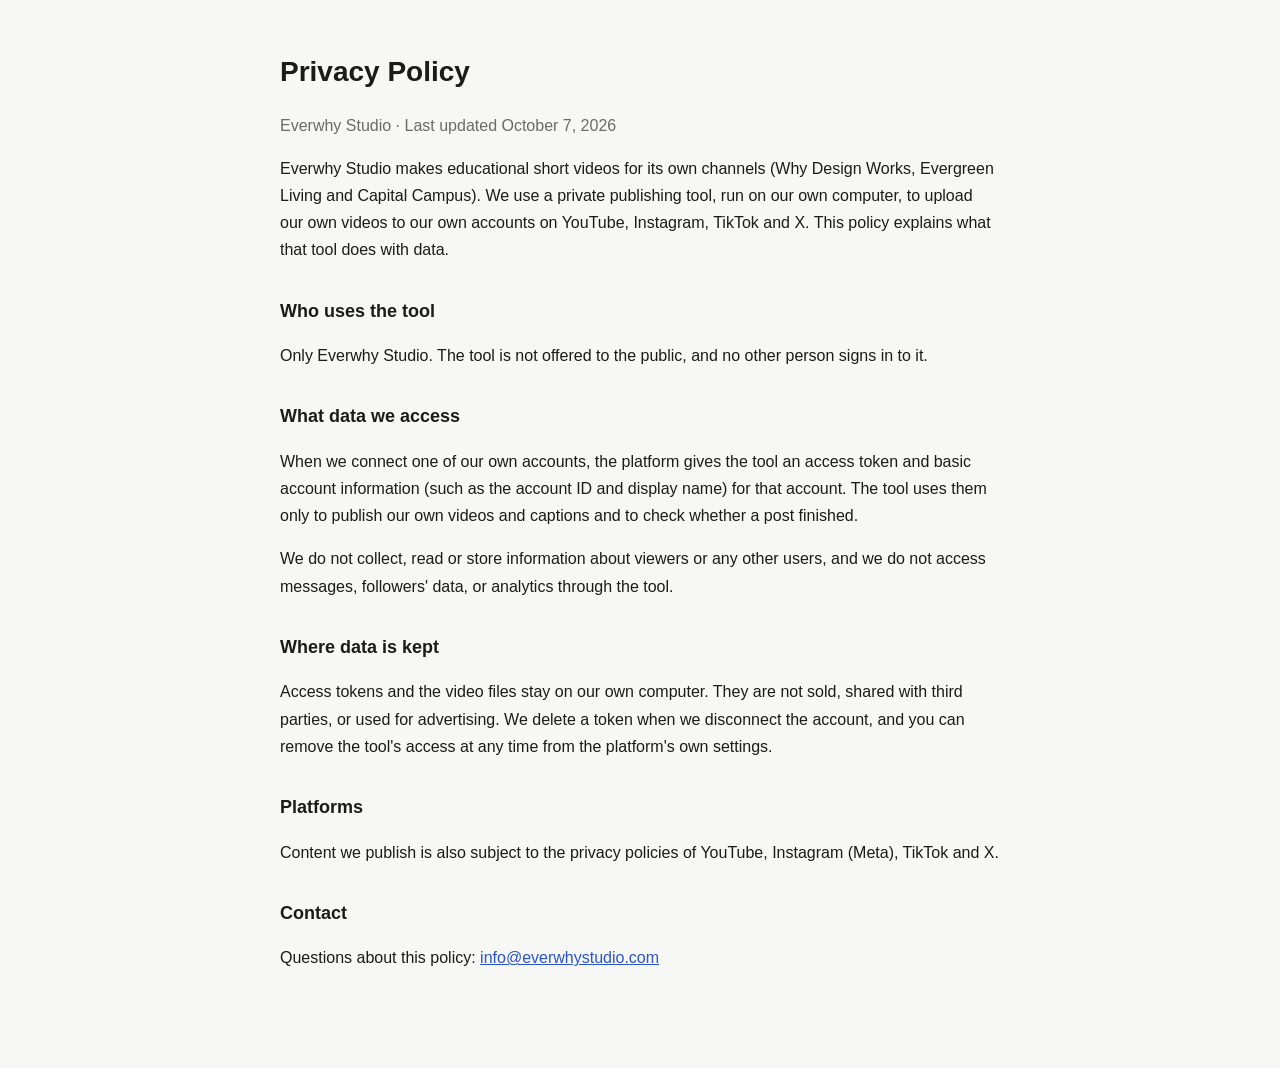
==== privacy.html @ aa3de8dd "Add files via upload" ====
<!doctype html>
<html lang="en">
<head>
<meta charset="utf-8">
<meta name="viewport" content="width=device-width, initial-scale=1">
<title>Privacy Policy · Everwhy Studio</title>
<style>
  body { margin: 0; background: #f7f7f5; color: #1b1b1a; font: 16px/1.7 -apple-system, BlinkMacSystemFont, "Segoe UI", Roboto, sans-serif; }
  main { max-width: 720px; margin: 0 auto; padding: 48px 20px 80px; }
  h1 { font-size: 28px; margin: 0 0 4px; }
  h2 { font-size: 18px; margin: 32px 0 8px; }
  .muted { color: #6b6b64; }
  a { color: #2a55c9; }
</style>
</head>
<body>
<main>
  <h1>Privacy Policy</h1>
  <p class="muted">Everwhy Studio · Last updated October 7, 2026</p>

  <p>Everwhy Studio makes educational short videos for its own channels (Why Design Works, Evergreen Living and Capital Campus). We use a private publishing tool, run on our own computer, to upload our own videos to our own accounts on YouTube, Instagram, TikTok and X. This policy explains what that tool does with data.</p>

  <h2>Who uses the tool</h2>
  <p>Only Everwhy Studio. The tool is not offered to the public, and no other person signs in to it.</p>

  <h2>What data we access</h2>
  <p>When we connect one of our own accounts, the platform gives the tool an access token and basic account information (such as the account ID and display name) for that account. The tool uses them only to publish our own videos and captions and to check whether a post finished.</p>
  <p>We do not collect, read or store information about viewers or any other users, and we do not access messages, followers' data, or analytics through the tool.</p>

  <h2>Where data is kept</h2>
  <p>Access tokens and the video files stay on our own computer. They are not sold, shared with third parties, or used for advertising. We delete a token when we disconnect the account, and you can remove the tool's access at any time from the platform's own settings.</p>

  <h2>Platforms</h2>
  <p>Content we publish is also subject to the privacy policies of YouTube, Instagram (Meta), TikTok and X.</p>

  <h2>Contact</h2>
  <p>Questions about this policy: <a href="mailto:info@everwhystudio.com">info@everwhystudio.com</a></p>
</main>
</body>
</html>
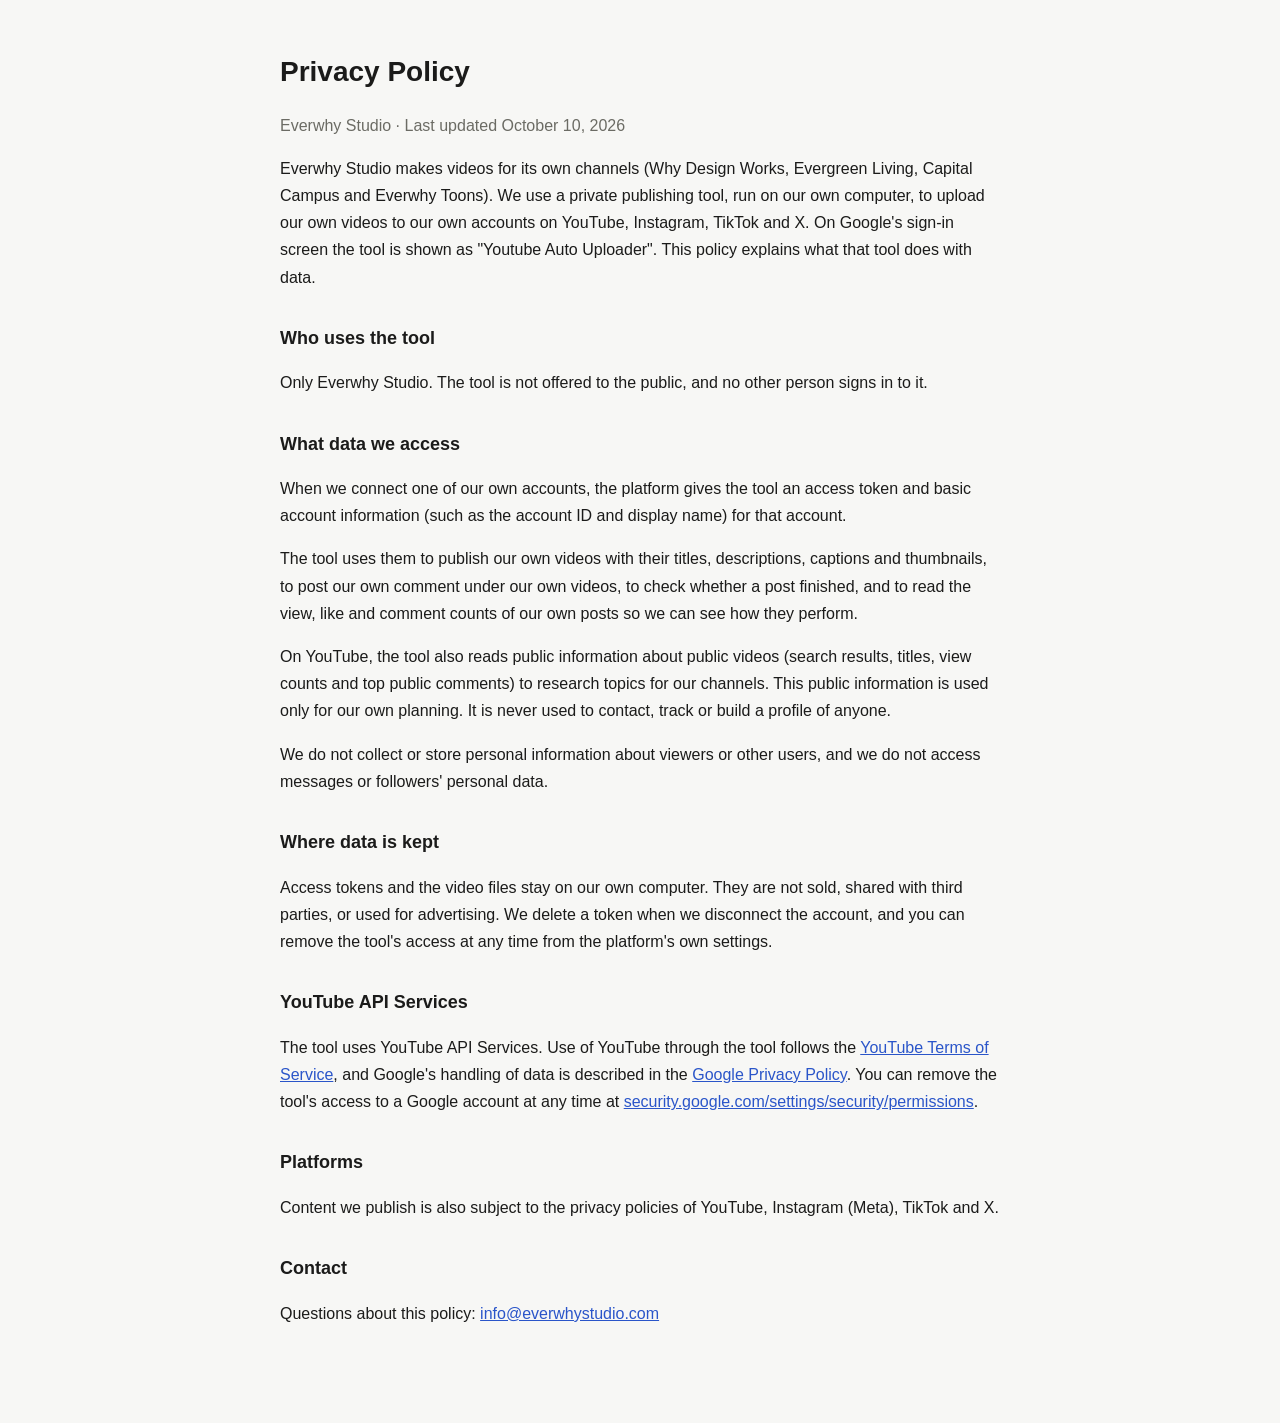
==== commit 0301be87: "Update privacy policy for the Google sign-in screen Name the tool as Google shows it (Youtube Auto U" ====
--- a/privacy.html
+++ b/privacy.html
@@ -1,40 +1,45 @@
-<!doctype html>
-<html lang="en">
-<head>
-<meta charset="utf-8">
-<meta name="viewport" content="width=device-width, initial-scale=1">
-<title>Privacy Policy · Everwhy Studio</title>
-<style>
-  body { margin: 0; background: #f7f7f5; color: #1b1b1a; font: 16px/1.7 -apple-system, BlinkMacSystemFont, "Segoe UI", Roboto, sans-serif; }
-  main { max-width: 720px; margin: 0 auto; padding: 48px 20px 80px; }
-  h1 { font-size: 28px; margin: 0 0 4px; }
-  h2 { font-size: 18px; margin: 32px 0 8px; }
-  .muted { color: #6b6b64; }
-  a { color: #2a55c9; }
-</style>
-</head>
-<body>
-<main>
-  <h1>Privacy Policy</h1>
-  <p class="muted">Everwhy Studio · Last updated October 7, 2026</p>
-
-  <p>Everwhy Studio makes educational short videos for its own channels (Why Design Works, Evergreen Living and Capital Campus). We use a private publishing tool, run on our own computer, to upload our own videos to our own accounts on YouTube, Instagram, TikTok and X. This policy explains what that tool does with data.</p>
-
-  <h2>Who uses the tool</h2>
-  <p>Only Everwhy Studio. The tool is not offered to the public, and no other person signs in to it.</p>
-
-  <h2>What data we access</h2>
-  <p>When we connect one of our own accounts, the platform gives the tool an access token and basic account information (such as the account ID and display name) for that account. The tool uses them only to publish our own videos and captions and to check whether a post finished.</p>
-  <p>We do not collect, read or store information about viewers or any other users, and we do not access messages, followers' data, or analytics through the tool.</p>
-
-  <h2>Where data is kept</h2>
-  <p>Access tokens and the video files stay on our own computer. They are not sold, shared with third parties, or used for advertising. We delete a token when we disconnect the account, and you can remove the tool's access at any time from the platform's own settings.</p>
-
-  <h2>Platforms</h2>
-  <p>Content we publish is also subject to the privacy policies of YouTube, Instagram (Meta), TikTok and X.</p>
-
-  <h2>Contact</h2>
-  <p>Questions about this policy: <a href="mailto:info@everwhystudio.com">info@everwhystudio.com</a></p>
-</main>
-</body>
-</html>
+<!doctype html>
+<html lang="en">
+<head>
+<meta charset="utf-8">
+<meta name="viewport" content="width=device-width, initial-scale=1">
+<title>Privacy Policy · Everwhy Studio</title>
+<style>
+  body { margin: 0; background: #f7f7f5; color: #1b1b1a; font: 16px/1.7 -apple-system, BlinkMacSystemFont, "Segoe UI", Roboto, sans-serif; }
+  main { max-width: 720px; margin: 0 auto; padding: 48px 20px 80px; }
+  h1 { font-size: 28px; margin: 0 0 4px; }
+  h2 { font-size: 18px; margin: 32px 0 8px; }
+  .muted { color: #6b6b64; }
+  a { color: #2a55c9; word-break: break-word; }
+</style>
+</head>
+<body>
+<main>
+  <h1>Privacy Policy</h1>
+  <p class="muted">Everwhy Studio · Last updated October 10, 2026</p>
+
+  <p>Everwhy Studio makes videos for its own channels (Why Design Works, Evergreen Living, Capital Campus and Everwhy Toons). We use a private publishing tool, run on our own computer, to upload our own videos to our own accounts on YouTube, Instagram, TikTok and X. On Google's sign-in screen the tool is shown as "Youtube Auto Uploader". This policy explains what that tool does with data.</p>
+
+  <h2>Who uses the tool</h2>
+  <p>Only Everwhy Studio. The tool is not offered to the public, and no other person signs in to it.</p>
+
+  <h2>What data we access</h2>
+  <p>When we connect one of our own accounts, the platform gives the tool an access token and basic account information (such as the account ID and display name) for that account.</p>
+  <p>The tool uses them to publish our own videos with their titles, descriptions, captions and thumbnails, to post our own comment under our own videos, to check whether a post finished, and to read the view, like and comment counts of our own posts so we can see how they perform.</p>
+  <p>On YouTube, the tool also reads public information about public videos (search results, titles, view counts and top public comments) to research topics for our channels. This public information is used only for our own planning. It is never used to contact, track or build a profile of anyone.</p>
+  <p>We do not collect or store personal information about viewers or other users, and we do not access messages or followers' personal data.</p>
+
+  <h2>Where data is kept</h2>
+  <p>Access tokens and the video files stay on our own computer. They are not sold, shared with third parties, or used for advertising. We delete a token when we disconnect the account, and you can remove the tool's access at any time from the platform's own settings.</p>
+
+  <h2>YouTube API Services</h2>
+  <p>The tool uses YouTube API Services. Use of YouTube through the tool follows the <a href="https://www.youtube.com/t/terms">YouTube Terms of Service</a>, and Google's handling of data is described in the <a href="https://policies.google.com/privacy">Google Privacy Policy</a>. You can remove the tool's access to a Google account at any time at <a href="https://security.google.com/settings/security/permissions">security.google.com/settings/security/permissions</a>.</p>
+
+  <h2>Platforms</h2>
+  <p>Content we publish is also subject to the privacy policies of YouTube, Instagram (Meta), TikTok and X.</p>
+
+  <h2>Contact</h2>
+  <p>Questions about this policy: <a href="mailto:info@everwhystudio.com">info@everwhystudio.com</a></p>
+</main>
+</body>
+</html>
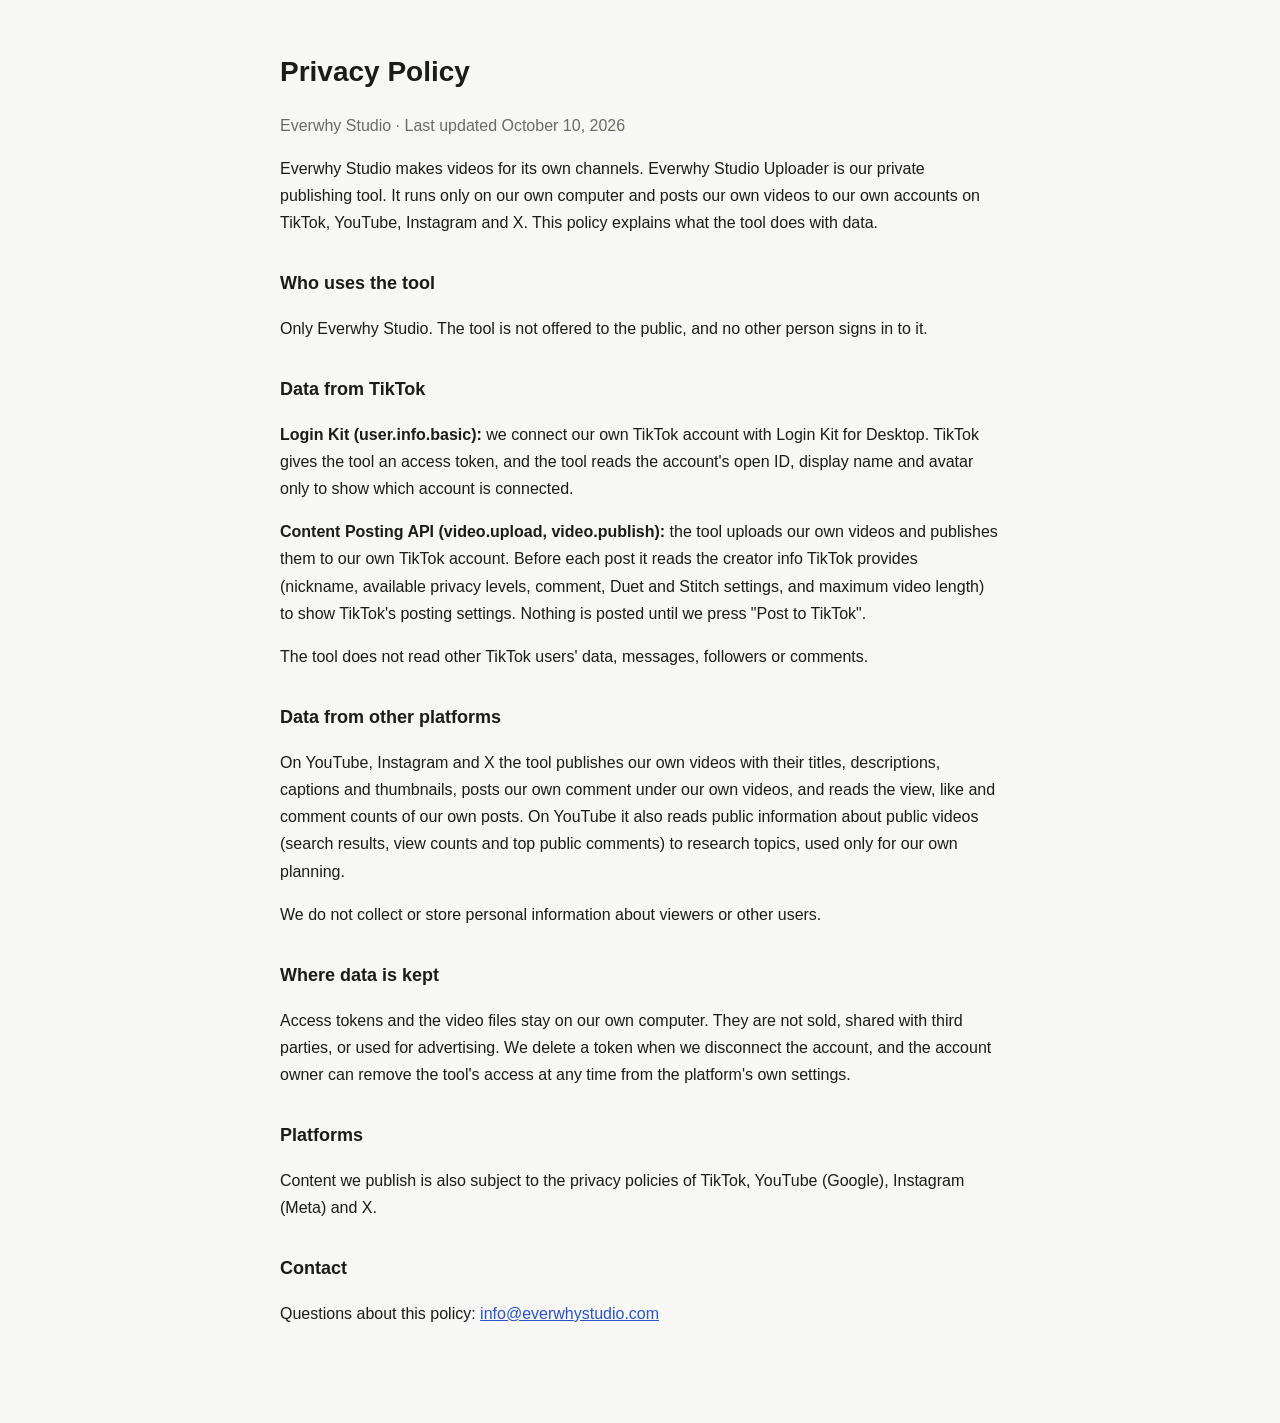
==== commit 1746792c: "Match privacy policy and terms to the TikTok app review Name the app as submitted to TikTok (Everwhy" ====
--- a/privacy.html
+++ b/privacy.html
@@ -18,25 +18,25 @@
   <h1>Privacy Policy</h1>
   <p class="muted">Everwhy Studio · Last updated October 10, 2026</p>
 
-  <p>Everwhy Studio makes videos for its own channels (Why Design Works, Evergreen Living, Capital Campus and Everwhy Toons). We use a private publishing tool, run on our own computer, to upload our own videos to our own accounts on YouTube, Instagram, TikTok and X. On Google's sign-in screen the tool is shown as "Youtube Auto Uploader". This policy explains what that tool does with data.</p>
+  <p>Everwhy Studio makes videos for its own channels. Everwhy Studio Uploader is our private publishing tool. It runs only on our own computer and posts our own videos to our own accounts on TikTok, YouTube, Instagram and X. This policy explains what the tool does with data.</p>
 
   <h2>Who uses the tool</h2>
   <p>Only Everwhy Studio. The tool is not offered to the public, and no other person signs in to it.</p>
 
-  <h2>What data we access</h2>
-  <p>When we connect one of our own accounts, the platform gives the tool an access token and basic account information (such as the account ID and display name) for that account.</p>
-  <p>The tool uses them to publish our own videos with their titles, descriptions, captions and thumbnails, to post our own comment under our own videos, to check whether a post finished, and to read the view, like and comment counts of our own posts so we can see how they perform.</p>
-  <p>On YouTube, the tool also reads public information about public videos (search results, titles, view counts and top public comments) to research topics for our channels. This public information is used only for our own planning. It is never used to contact, track or build a profile of anyone.</p>
-  <p>We do not collect or store personal information about viewers or other users, and we do not access messages or followers' personal data.</p>
+  <h2>Data from TikTok</h2>
+  <p><strong>Login Kit (user.info.basic):</strong> we connect our own TikTok account with Login Kit for Desktop. TikTok gives the tool an access token, and the tool reads the account's open ID, display name and avatar only to show which account is connected.</p>
+  <p><strong>Content Posting API (video.upload, video.publish):</strong> the tool uploads our own videos and publishes them to our own TikTok account. Before each post it reads the creator info TikTok provides (nickname, available privacy levels, comment, Duet and Stitch settings, and maximum video length) to show TikTok's posting settings. Nothing is posted until we press "Post to TikTok".</p>
+  <p>The tool does not read other TikTok users' data, messages, followers or comments.</p>
+
+  <h2>Data from other platforms</h2>
+  <p>On YouTube, Instagram and X the tool publishes our own videos with their titles, descriptions, captions and thumbnails, posts our own comment under our own videos, and reads the view, like and comment counts of our own posts. On YouTube it also reads public information about public videos (search results, view counts and top public comments) to research topics, used only for our own planning.</p>
+  <p>We do not collect or store personal information about viewers or other users.</p>
 
   <h2>Where data is kept</h2>
-  <p>Access tokens and the video files stay on our own computer. They are not sold, shared with third parties, or used for advertising. We delete a token when we disconnect the account, and you can remove the tool's access at any time from the platform's own settings.</p>
-
-  <h2>YouTube API Services</h2>
-  <p>The tool uses YouTube API Services. Use of YouTube through the tool follows the <a href="https://www.youtube.com/t/terms">YouTube Terms of Service</a>, and Google's handling of data is described in the <a href="https://policies.google.com/privacy">Google Privacy Policy</a>. You can remove the tool's access to a Google account at any time at <a href="https://security.google.com/settings/security/permissions">security.google.com/settings/security/permissions</a>.</p>
+  <p>Access tokens and the video files stay on our own computer. They are not sold, shared with third parties, or used for advertising. We delete a token when we disconnect the account, and the account owner can remove the tool's access at any time from the platform's own settings.</p>
 
   <h2>Platforms</h2>
-  <p>Content we publish is also subject to the privacy policies of YouTube, Instagram (Meta), TikTok and X.</p>
+  <p>Content we publish is also subject to the privacy policies of TikTok, YouTube (Google), Instagram (Meta) and X.</p>
 
   <h2>Contact</h2>
   <p>Questions about this policy: <a href="mailto:info@everwhystudio.com">info@everwhystudio.com</a></p>
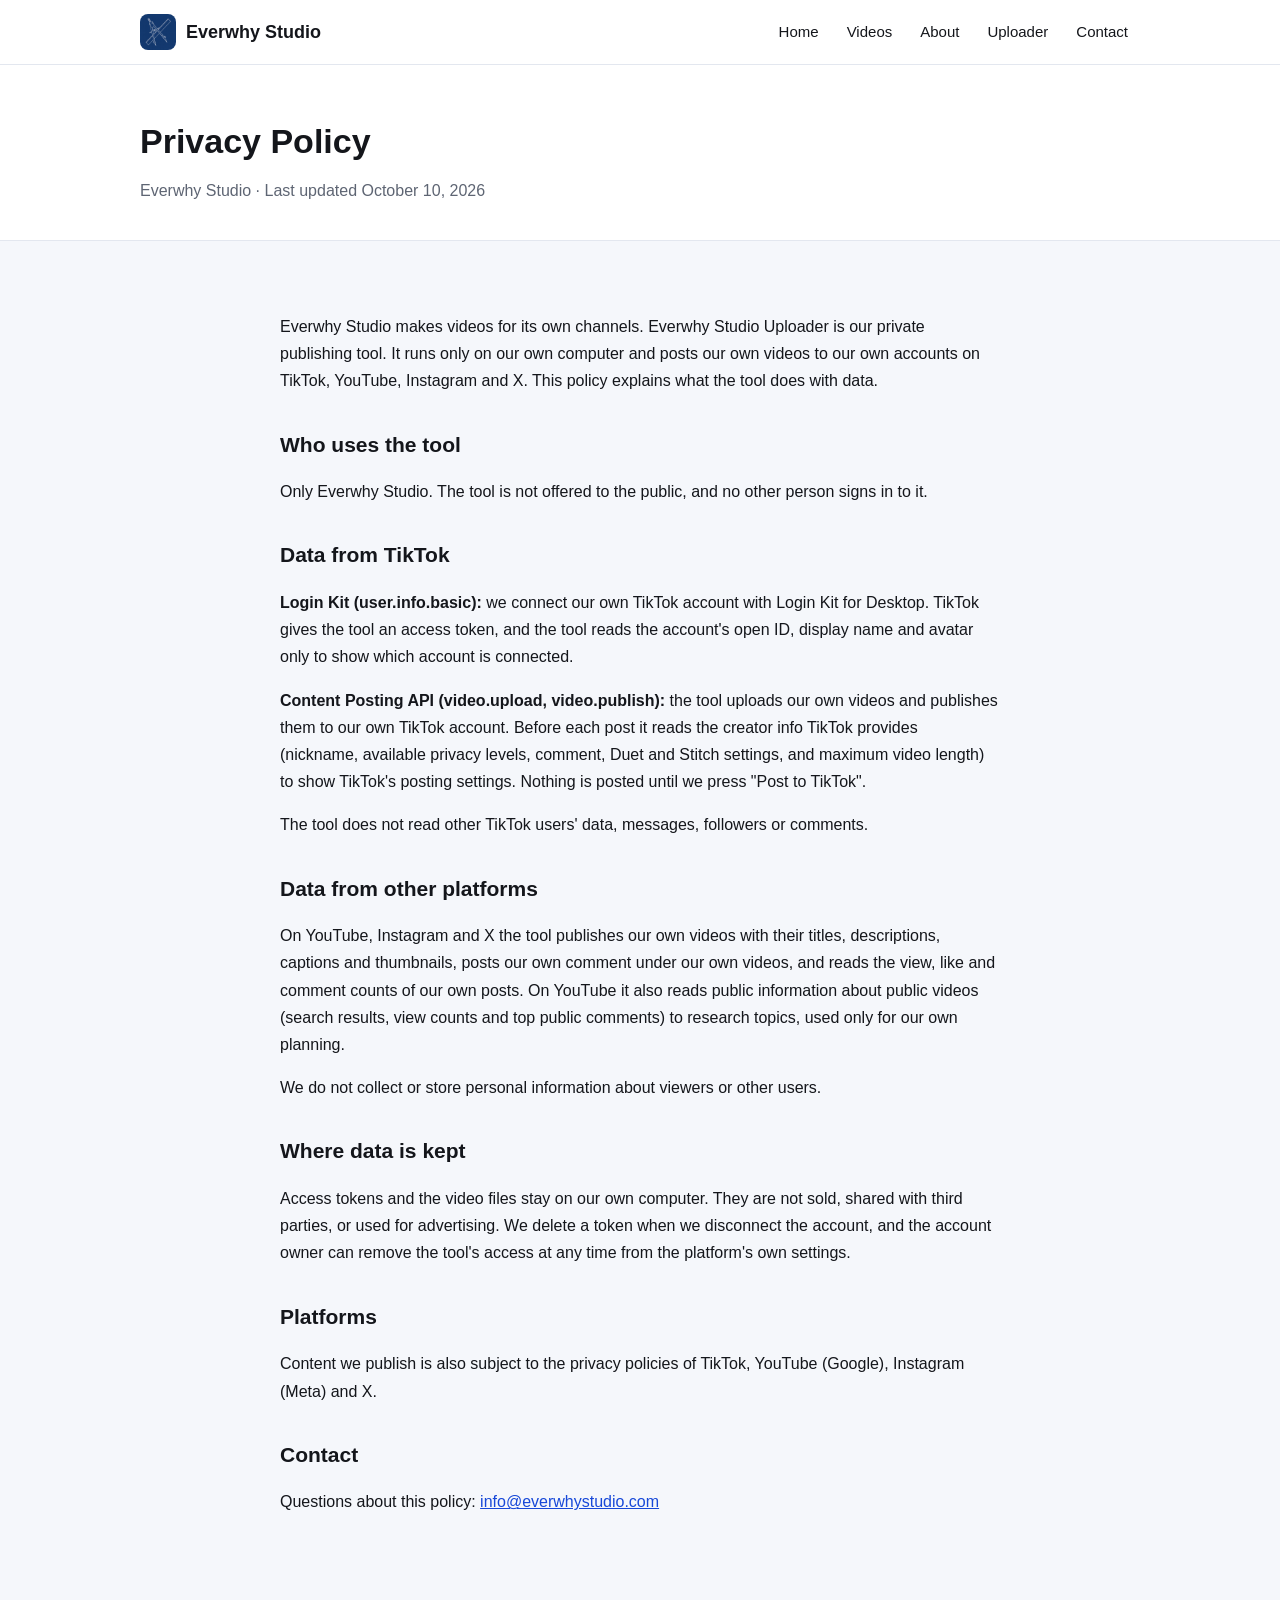
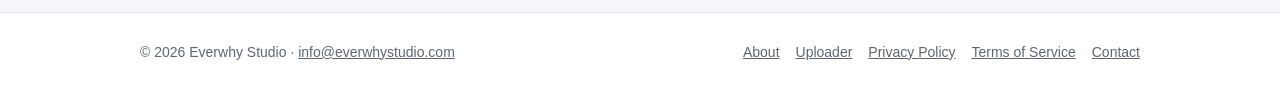
==== commit c66972af: "Build out the studio website and use the app icon as favicon TikTok app review asked for the same ap" ====
--- a/privacy.html
+++ b/privacy.html
@@ -4,21 +4,26 @@
 <meta charset="utf-8">
 <meta name="viewport" content="width=device-width, initial-scale=1">
 <title>Privacy Policy · Everwhy Studio</title>
-<style>
-  body { margin: 0; background: #f7f7f5; color: #1b1b1a; font: 16px/1.7 -apple-system, BlinkMacSystemFont, "Segoe UI", Roboto, sans-serif; }
-  main { max-width: 720px; margin: 0 auto; padding: 48px 20px 80px; }
-  h1 { font-size: 28px; margin: 0 0 4px; }
-  h2 { font-size: 18px; margin: 32px 0 8px; }
-  .muted { color: #6b6b64; }
-  a { color: #2a55c9; word-break: break-word; }
-</style>
+<meta name="description" content="How Everwhy Studio Uploader handles data.">
+<link rel="icon" href="favicon.ico" sizes="any">
+<link rel="icon" type="image/png" sizes="32x32" href="favicon-32.png">
+<link rel="icon" type="image/png" sizes="192x192" href="favicon-192.png">
+<link rel="apple-touch-icon" href="apple-touch-icon.png">
+<meta property="og:title" content="Privacy Policy · Everwhy Studio">
+<meta property="og:description" content="How Everwhy Studio Uploader handles data.">
+<meta property="og:image" content="https://labjm.github.io/everwhystudio/assets/app-icon-1024.png">
+<link rel="stylesheet" href="style.css">
 </head>
 <body>
+<header class="site-head"><div class="wrap">
+  <a class="brand" href="index.html"><img src="favicon-192.png" alt="Everwhy Studio logo" width="36" height="36">Everwhy Studio</a>
+  <nav class="nav" aria-label="Main"><a href="index.html">Home</a><a href="videos.html">Videos</a><a href="about.html">About</a><a href="uploader.html">Uploader</a><a href="contact.html">Contact</a></nav>
+</div></header>
 <main>
-  <h1>Privacy Policy</h1>
-  <p class="muted">Everwhy Studio · Last updated October 10, 2026</p>
 
-  <p>Everwhy Studio makes videos for its own channels. Everwhy Studio Uploader is our private publishing tool. It runs only on our own computer and posts our own videos to our own accounts on TikTok, YouTube, Instagram and X. This policy explains what the tool does with data.</p>
+<section class="page-head"><div class="wrap"><h1>Privacy Policy</h1><p>Everwhy Studio · Last updated October 10, 2026</p></div></section>
+<section class="block"><div class="wrap prose">
+<p>Everwhy Studio makes videos for its own channels. Everwhy Studio Uploader is our private publishing tool. It runs only on our own computer and posts our own videos to our own accounts on TikTok, YouTube, Instagram and X. This policy explains what the tool does with data.</p>
 
   <h2>Who uses the tool</h2>
   <p>Only Everwhy Studio. The tool is not offered to the public, and no other person signs in to it.</p>
@@ -40,6 +45,12 @@
 
   <h2>Contact</h2>
   <p>Questions about this policy: <a href="mailto:info@everwhystudio.com">info@everwhystudio.com</a></p>
+</div></section>
+
 </main>
+<footer class="site-foot"><div class="wrap">
+  <span>&copy; 2026 Everwhy Studio · <a href="mailto:info@everwhystudio.com">info@everwhystudio.com</a></span>
+  <nav aria-label="Footer"><a href="about.html">About</a><a href="uploader.html">Uploader</a><a href="privacy.html">Privacy Policy</a><a href="terms.html">Terms of Service</a><a href="contact.html">Contact</a></nav>
+</div></footer>
 </body>
 </html>
--- a/style.css
+++ b/style.css
@@ -0,0 +1,64 @@
+:root { --blue: #1748D8; --blue-dark: #0B1F66; --ink: #14161B; --muted: #5E6573; --line: #E3E7EF; --paper: #FFFFFF; --bg: #F5F7FB; --yellow: #FFD60A; }
+* { box-sizing: border-box; }
+html { -webkit-text-size-adjust: 100%; }
+body { margin: 0; background: var(--bg); color: var(--ink); font: 16px/1.7 -apple-system, BlinkMacSystemFont, "Segoe UI", Roboto, "Helvetica Neue", Arial, sans-serif; }
+a { color: var(--blue); }
+img { max-width: 100%; display: block; }
+.wrap { max-width: 1040px; margin: 0 auto; padding: 0 20px; }
+.site-head { background: var(--paper); border-bottom: 1px solid var(--line); position: sticky; top: 0; z-index: 10; }
+.site-head .wrap { display: flex; align-items: center; justify-content: space-between; gap: 16px; min-height: 64px; flex-wrap: wrap; }
+.brand { display: flex; align-items: center; gap: 10px; color: var(--ink); text-decoration: none; font-weight: 700; font-size: 18px; }
+.brand img { width: 36px; height: 36px; border-radius: 8px; }
+.nav { display: flex; gap: 4px; flex-wrap: wrap; }
+.nav a { color: var(--ink); text-decoration: none; padding: 8px 12px; border-radius: 8px; font-size: 15px; }
+.nav a:hover, .nav a[aria-current="page"] { background: #EDF2FF; color: var(--blue); }
+.hero { background: linear-gradient(160deg, var(--blue), var(--blue-dark)); color: #fff; position: relative; overflow: hidden; }
+.hero::before { content: ""; position: absolute; inset: 0; background-image: linear-gradient(rgba(255,255,255,.07) 1px, transparent 1px), linear-gradient(90deg, rgba(255,255,255,.07) 1px, transparent 1px); background-size: 40px 40px; }
+.hero .wrap { position: relative; display: grid; grid-template-columns: 1.4fr 1fr; gap: 40px; align-items: center; padding-top: 72px; padding-bottom: 72px; }
+.hero h1 { font-size: 44px; line-height: 1.15; margin: 0 0 16px; }
+.hero p { font-size: 18px; color: #DCE5FF; margin: 0 0 28px; max-width: 34em; }
+.hero .eyebrow { display: inline-block; background: var(--yellow); color: var(--ink); font-weight: 700; font-size: 13px; letter-spacing: .04em; padding: 4px 12px; border-radius: 999px; margin-bottom: 18px; }
+.hero-logo { justify-self: center; width: 260px; border-radius: 28px; box-shadow: 0 30px 60px rgba(0,0,30,.4); }
+.btns { display: flex; gap: 12px; flex-wrap: wrap; }
+.btn { display: inline-block; padding: 12px 20px; border-radius: 10px; font-weight: 600; text-decoration: none; }
+.btn-light { background: #fff; color: var(--blue); }
+.btn-ghost { border: 1px solid rgba(255,255,255,.6); color: #fff; }
+.page-head { background: var(--paper); border-bottom: 1px solid var(--line); }
+.page-head .wrap { padding-top: 48px; padding-bottom: 36px; }
+.page-head h1 { font-size: 34px; margin: 0 0 6px; }
+.page-head p { color: var(--muted); margin: 0; }
+section.block { padding: 56px 0; }
+section.block + section.block { padding-top: 0; }
+h2 { font-size: 26px; margin: 0 0 8px; }
+.lead { color: var(--muted); margin: 0 0 28px; }
+.grid { display: grid; gap: 20px; }
+.grid-2 { grid-template-columns: repeat(2, 1fr); }
+.grid-4 { grid-template-columns: repeat(4, 1fr); }
+.grid-5 { grid-template-columns: repeat(5, 1fr); }
+.card { background: var(--paper); border: 1px solid var(--line); border-radius: 16px; padding: 22px; }
+.card h3 { margin: 0 0 6px; font-size: 19px; }
+.card p { margin: 0 0 12px; color: var(--muted); }
+.tag { display: inline-block; font-size: 12px; font-weight: 700; padding: 3px 10px; border-radius: 999px; background: #E7F8EC; color: #157A3B; margin-bottom: 10px; }
+.tag.soon { background: #FFF5D1; color: #8A6400; }
+.links { display: flex; gap: 14px; flex-wrap: wrap; font-size: 15px; }
+.video { background: var(--paper); border: 1px solid var(--line); border-radius: 14px; overflow: hidden; text-decoration: none; color: var(--ink); display: flex; flex-direction: column; }
+.video img { width: 100%; height: auto; aspect-ratio: 9 / 16; object-fit: cover; background: #DDE3EE; }
+.video span { padding: 12px 14px 4px; font-weight: 600; font-size: 15px; line-height: 1.4; }
+.video small { padding: 0 14px 14px; color: var(--muted); }
+.step { counter-increment: step; }
+.step h3::before { content: counter(step) ". "; color: var(--blue); }
+.steps { counter-reset: step; }
+.prose { max-width: 760px; }
+.prose h2 { font-size: 21px; margin: 32px 0 8px; }
+.prose ul { padding-left: 20px; }
+.note { background: #EDF2FF; border: 1px solid #CFDBFF; border-radius: 12px; padding: 16px 18px; }
+.site-foot { background: var(--paper); border-top: 1px solid var(--line); margin-top: 24px; }
+.site-foot .wrap { display: flex; justify-content: space-between; gap: 16px; flex-wrap: wrap; padding-top: 28px; padding-bottom: 28px; font-size: 14px; color: var(--muted); }
+.site-foot a { color: var(--muted); }
+.site-foot nav { display: flex; gap: 16px; flex-wrap: wrap; }
+@media (max-width: 900px) { .grid-5 { grid-template-columns: repeat(3, 1fr); } .grid-4 { grid-template-columns: repeat(2, 1fr); } }
+@media (max-width: 720px) {
+  .hero .wrap { grid-template-columns: 1fr; padding-top: 48px; padding-bottom: 48px; }
+  .hero h1 { font-size: 32px; } .hero-logo { width: 160px; justify-self: start; }
+  .grid-2, .grid-4 { grid-template-columns: 1fr; } .grid-5 { grid-template-columns: repeat(2, 1fr); }
+}
